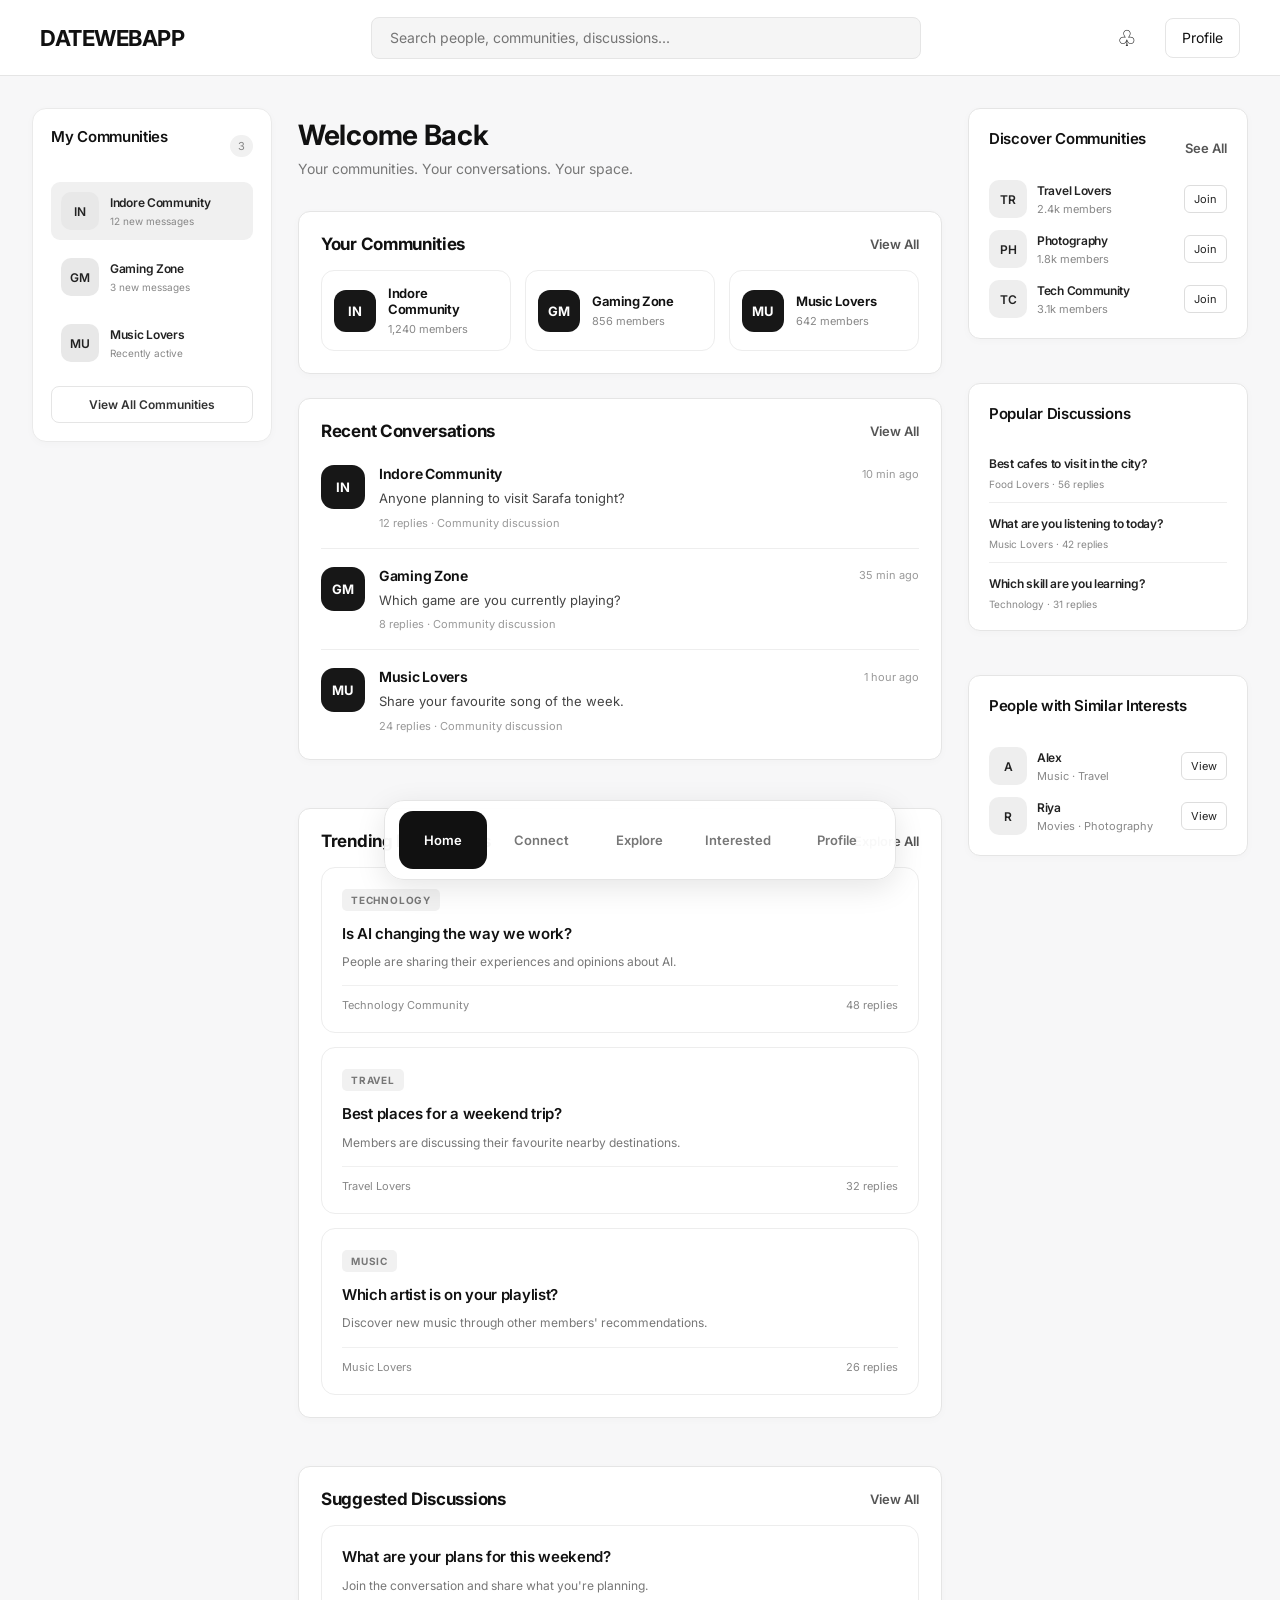
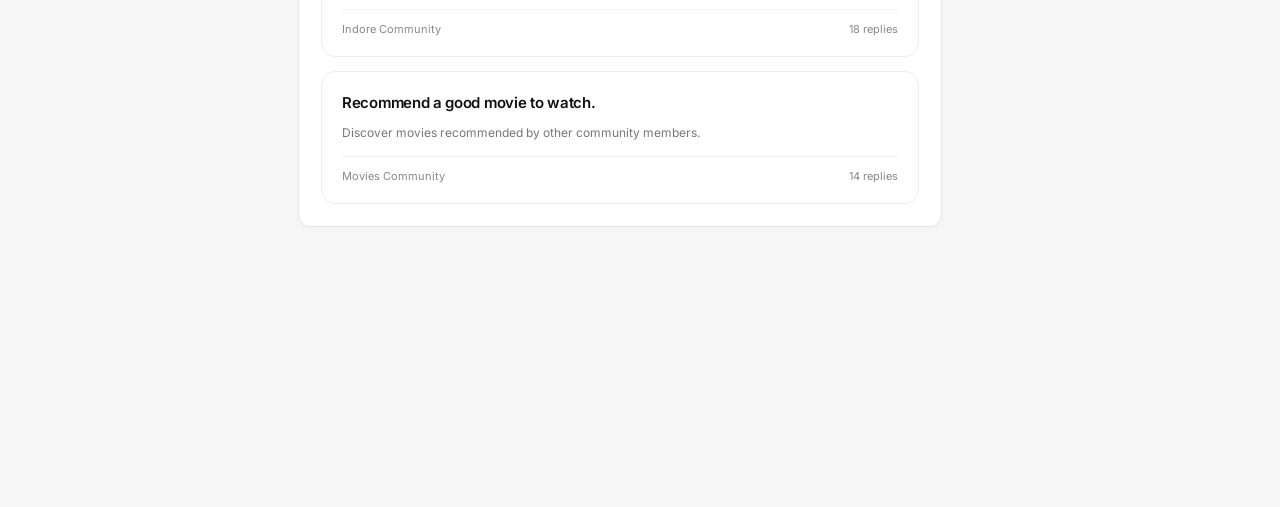
==== Dashboard/index.html @ eb8079c8 "Add dashboard and connect frontend pages" ====
<!DOCTYPE html>
<html lang="en">
<head>
    <meta charset="UTF-8">
    <meta name="viewport" content="width=device-width, initial-scale=1.0">
    <title>Home | DATEWEBAPP</title>

    <!-- Dashboard CSS -->
    <link rel="stylesheet" href="css/dashboard-global.css">
    <link rel="stylesheet" href="css/dashboard-header.css">
    <link rel="stylesheet" href="css/dashboard-sidebar.css">
    <link rel="stylesheet" href="css/dashboard-home.css">
    <link rel="stylesheet" href="css/dashboard-dock.css">
    <link rel="stylesheet" href="css/dashboard-responsive.css">
</head>

<body>

    <!-- Top Header -->
    <header class="dashboard-header">
        <div class="header-left">
            <h2>DATEWEBAPP</h2>
        </div>

        <div class="header-search">
            <input
                type="search"
                placeholder="Search people, communities, discussions..."
                aria-label="Search"
            >
        </div>

        <div class="header-right">
            <button class="notification-btn" aria-label="Notifications">
                ♧
            </button>

            <button class="header-profile-btn">
                Profile
            </button>
        </div>
    </header>


    <!-- Main Dashboard Layout -->
    <main class="dashboard-layout">

       <!-- Left Sidebar -->
<aside class="left-sidebar">

    <div class="sidebar-section-heading">
        <h3>My Communities</h3>
        <span>3</span>
    </div>

    <div class="my-communities-list">

        <article class="my-community-item active">
            <div class="my-community-icon">IN</div>
            <div class="my-community-info">
                <h4>Indore Community</h4>
                <p>12 new messages</p>
            </div>
        </article>

        <article class="my-community-item">
            <div class="my-community-icon">GM</div>
            <div class="my-community-info">
                <h4>Gaming Zone</h4>
                <p>3 new messages</p>
            </div>
        </article>

        <article class="my-community-item">
            <div class="my-community-icon">MU</div>
            <div class="my-community-info">
                <h4>Music Lovers</h4>
                <p>Recently active</p>
            </div>
        </article>

    </div>

    <button class="view-all-btn">View All Communities</button>

</aside>


        <!-- Center Home Feed -->
        <section class="home-feed">

            <div class="welcome-section">
                <h1>Welcome Back</h1>
                <p>Your communities. Your conversations. Your space.</p>
            </div>

            <section class="community-highlights">
    <div class="section-heading">
        <h2>Your Communities</h2>
        <button class="text-btn">View All</button>
    </div>

    <div class="community-cards">

        <article class="community-card">
            <div class="community-icon">IN</div>
            <div class="community-info">
                <h3>Indore Community</h3>
                <p>1,240 members</p>
            </div>
        </article>

        <article class="community-card">
            <div class="community-icon">GM</div>
            <div class="community-info">
                <h3>Gaming Zone</h3>
                <p>856 members</p>
            </div>
        </article>

        <article class="community-card">
            <div class="community-icon">MU</div>
            <div class="community-info">
                <h3>Music Lovers</h3>
                <p>642 members</p>
            </div>
        </article>

    </div>
</section>

            <section class="recent-conversations">

    <div class="section-heading">
        <h2>Recent Conversations</h2>
        <button class="text-btn">View All</button>
    </div>

    <div class="conversation-list">

        <article class="conversation-card">
            <div class="conversation-avatar">IN</div>

            <div class="conversation-content">
                <div class="conversation-top">
                    <h3>Indore Community</h3>
                    <span>10 min ago</span>
                </div>

                <p class="conversation-message">
                    Anyone planning to visit Sarafa tonight?
                </p>

                <p class="conversation-meta">12 replies · Community discussion</p>
            </div>
        </article>


        <article class="conversation-card">
            <div class="conversation-avatar">GM</div>

            <div class="conversation-content">
                <div class="conversation-top">
                    <h3>Gaming Zone</h3>
                    <span>35 min ago</span>
                </div>

                <p class="conversation-message">
                    Which game are you currently playing?
                </p>

                <p class="conversation-meta">8 replies · Community discussion</p>
            </div>
        </article>


        <article class="conversation-card">
            <div class="conversation-avatar">MU</div>

            <div class="conversation-content">
                <div class="conversation-top">
                    <h3>Music Lovers</h3>
                    <span>1 hour ago</span>
                </div>

                <p class="conversation-message">
                    Share your favourite song of the week.
                </p>

                <p class="conversation-meta">24 replies · Community discussion</p>
            </div>
        </article>

    </div>

</section>


<!-- TRENDING DISCUSSIONS -->
<section class="trending-discussions">

    <div class="section-heading">
        <h2>Trending Discussions</h2>
        <button class="text-btn">Explore All</button>
    </div>

    <div class="trending-list">

        <article class="trending-card">
            <div class="trending-category">TECHNOLOGY</div>
            <h3>Is AI changing the way we work?</h3>
            <p>People are sharing their experiences and opinions about AI.</p>
            <div class="trending-meta">
                <span>Technology Community</span>
                <span>48 replies</span>
            </div>
        </article>

        <article class="trending-card">
            <div class="trending-category">TRAVEL</div>
            <h3>Best places for a weekend trip?</h3>
            <p>Members are discussing their favourite nearby destinations.</p>
            <div class="trending-meta">
                <span>Travel Lovers</span>
                <span>32 replies</span>
            </div>
        </article>

        <article class="trending-card">
            <div class="trending-category">MUSIC</div>
            <h3>Which artist is on your playlist?</h3>
            <p>Discover new music through other members' recommendations.</p>
            <div class="trending-meta">
                <span>Music Lovers</span>
                <span>26 replies</span>
            </div>
        </article>

    </div>

</section>


<!-- SUGGESTED DISCUSSIONS -->
<section class="suggested-discussions">

    <div class="section-heading">
        <h2>Suggested Discussions</h2>
        <button class="text-btn">View All</button>
    </div>

    <div class="suggested-list">

        <article class="suggested-card">
            <h3>What are your plans for this weekend?</h3>
            <p>Join the conversation and share what you're planning.</p>
            <div class="suggested-meta">
                <span>Indore Community</span>
                <span>18 replies</span>
            </div>
        </article>

        <article class="suggested-card">
            <h3>Recommend a good movie to watch.</h3>
            <p>Discover movies recommended by other community members.</p>
            <div class="suggested-meta">
                <span>Movies Community</span>
                <span>14 replies</span>
            </div>
        </article>

    </div>

</section>

</section>


<!-- Right Sidebar -->
<aside class="right-sidebar">

    <!-- DISCOVER COMMUNITIES -->
    <section class="suggested-communities">
        <div class="sidebar-section-heading">
            <h3>Discover Communities</h3>
            <button class="text-btn">See All</button>
        </div>

        <div class="discover-community-list">

            <article class="discover-community-card">
                <div class="discover-community-icon">TR</div>
                <div class="discover-community-info">
                    <h4>Travel Lovers</h4>
                    <p>2.4k members</p>
                </div>
                <button class="join-btn">Join</button>
            </article>

            <article class="discover-community-card">
                <div class="discover-community-icon">PH</div>
                <div class="discover-community-info">
                    <h4>Photography</h4>
                    <p>1.8k members</p>
                </div>
                <button class="join-btn">Join</button>
            </article>

            <article class="discover-community-card">
                <div class="discover-community-icon">TC</div>
                <div class="discover-community-info">
                    <h4>Tech Community</h4>
                    <p>3.1k members</p>
                </div>
                <button class="join-btn">Join</button>
            </article>

        </div>
    </section>


    <!-- POPULAR DISCUSSIONS -->
    <section class="popular-discussions">
        <div class="sidebar-section-heading">
            <h3>Popular Discussions</h3>
        </div>

        <div class="popular-discussion-list">

            <article class="popular-discussion-card">
                <h4>Best cafes to visit in the city?</h4>
                <p>Food Lovers · 56 replies</p>
            </article>

            <article class="popular-discussion-card">
                <h4>What are you listening to today?</h4>
                <p>Music Lovers · 42 replies</p>
            </article>

            <article class="popular-discussion-card">
                <h4>Which skill are you learning?</h4>
                <p>Technology · 31 replies</p>
            </article>

        </div>
    </section>


    <!-- PEOPLE WITH SIMILAR INTERESTS -->
    <section class="similar-people">
        <div class="sidebar-section-heading">
            <h3>People with Similar Interests</h3>
        </div>

        <div class="similar-people-list">

            <article class="similar-person-card">
                <div class="person-avatar">A</div>
                <div class="person-info">
                    <h4>Alex</h4>
                    <p>Music · Travel</p>
                </div>
                <button class="view-profile-btn">View</button>
            </article>

            <article class="similar-person-card">
                <div class="person-avatar">R</div>
                <div class="person-info">
                    <h4>Riya</h4>
                    <p>Movies · Photography</p>
                </div>
                <button class="view-profile-btn">View</button>
            </article>

        </div>
    </section>

</aside>
    </main>


    <!-- Bottom Dock -->
   <nav class="dashboard-dock" aria-label="Main navigation">
    <button class="dock-item active" data-page="home"
        onclick="window.location.href='index.html'">Home</button>

    <button class="dock-item" data-page="connect"
    onclick="window.location.href='../Connect/index.html'">Connect</button>

    <button class="dock-item" data-page="explore">Explore</button>

    <button class="dock-item" data-page="interested">Interested</button>

    <button class="dock-item" data-page="profile">Profile</button>
</nav>


    <!-- Dashboard JavaScript -->
    <script src="js/dashboard.js"></script>
    <script src="js/navigation.js"></script>
    <script src="js/dock.js"></script>
    <script src="js/home.js"></script>

</body>
</html>
---- Dashboard/css/dashboard-global.css ----
@import url('https://fonts.googleapis.com/css2?family=Inter:wght@400;500;600;700;800&display=swap');
/* ==============================
   GLOBAL RESET
================================= */

* {
    margin: 0;
    padding: 0;
    box-sizing: border-box;
}

:root {
    --color-black: #111111;
    --color-white: #ffffff;
    --color-background: #f5f5f5;
    --color-surface: #ffffff;
    --color-border: #e5e5e5;
    --color-text: #222222;
    --color-muted: #777777;

    --page-padding: 32px;
    --section-gap: 24px;
}


/* ==============================
   PAGE BASE
================================= */

html {
    scroll-behavior: smooth;
}

body {
    min-height: 100vh;
    font-family: 'Inter', sans-serif;   
    background-color: var(--color-background);
    color: var(--color-text);
    overflow-x: hidden;
}


/* ==============================
   BUTTONS AND INPUTS
================================= */

button,
input {
    font: inherit;
}

button {
    cursor: pointer;
}

button:focus-visible,
input:focus-visible {
    outline: 2px solid var(--color-black);
    outline-offset: 3px;
}


/* ==============================
   MAIN DASHBOARD LAYOUT
================================= */

.dashboard-layout {
    display: grid;
    grid-template-columns: 240px minmax(0, 1fr) 280px;
    gap: var(--section-gap);

    width: 100%;
    max-width: 1600px;
    margin: 0 auto;

    padding: var(--page-padding);
    padding-bottom: 120px;
}


/* ==============================
   COMMON SECTION STYLING
================================= */

.dashboard-layout h2,
.dashboard-layout h3 {
    color: var(--color-black);
}

.dashboard-layout section {
    min-width: 0;
}


/* ==============================
   RESPONSIVE FOUNDATION
================================= */

@media (max-width: 1000px) {
    .dashboard-layout {
        grid-template-columns: 220px minmax(0, 1fr);
    }

    .right-sidebar {
        display: none;
    }
}

@media (max-width: 650px) {
    :root {
        --page-padding: 16px;
    }

    .dashboard-layout {
        display: block;
        padding-top: 20px;
        padding-bottom: 110px;
    }
}
/* =================================
   DASHBOARD VISUAL REFINEMENT
================================= */

body {
    background: #f7f7f8;
    color: #171717;
    -webkit-font-smoothing: antialiased;
}

/* Better content spacing */

.dashboard-layout {
    max-width: 1500px;
    padding: 32px;
    gap: 26px;
}

/* Consistent card appearance */

.left-sidebar,
.right-sidebar section,
.community-highlights,
.recent-conversations,
.trending-discussions,
.suggested-discussions {
    background: #ffffff;
    border: 1px solid #ebebeb;
    border-radius: 16px;
    box-shadow: 0 2px 8px rgba(0, 0, 0, 0.025);
}

/* Better section spacing */

.home-feed {
    gap: 22px;
}

/* Cleaner headings */

h1,
h2,
h3,
h4 {
    letter-spacing: -0.3px;
}

/* Better text selection */

::selection {
    background: #222222;
    color: #ffffff;
}
/* SPACE FOR FLOATING BOTTOM DOCK */

body {
    padding-bottom: 120px;
}
/* Prevent fixed Dock from covering page content */
.dashboard-layout {
    padding-bottom: 160px;
}
---- Dashboard/css/dashboard-header.css ----
/* ==============================
   DASHBOARD HEADER
================================= */

.dashboard-header {
    height: 76px;
    width: 100%;

    display: flex;
    align-items: center;
    justify-content: space-between;
    gap: 30px;

    padding: 0 40px;

    background-color: var(--color-white);
    border-bottom: 1px solid var(--color-border);

    position: sticky;
    top: 0;
    z-index: 100;
}


/* LOGO */

.header-left h2 {
    font-size: 22px;
    font-weight: 700;
    letter-spacing: -0.5px;
    color: var(--color-black);
}


/* SEARCH BAR */

.header-search {
    flex: 1;
    max-width: 550px;
}

.header-search input {
    width: 100%;
    height: 42px;

    padding: 0 18px;

    border: 1px solid var(--color-border);
    border-radius: 8px;

    background-color: var(--color-background);
    color: var(--color-text);

    font-size: 14px;

    outline: none;
}

.header-search input:focus {
    border-color: var(--color-black);
}


/* RIGHT SIDE */

.header-right {
    display: flex;
    align-items: center;
    gap: 18px;
}

.notification-btn,
.header-profile-btn {
    height: 40px;
    border: none;
    background: transparent;
    color: var(--color-black);
}

.notification-btn {
    width: 40px;
    font-size: 22px;
}

.header-profile-btn {
    padding: 0 16px;
    border: 1px solid var(--color-border);
    border-radius: 8px;
    font-size: 14px;
}


/* HOVER EFFECTS */

.notification-btn:hover,
.header-profile-btn:hover {
    background-color: var(--color-background);
}


/* MOBILE */

@media (max-width: 650px) {
    .dashboard-header {
        height: 65px;
        padding: 0 16px;
        gap: 12px;
    }

    .header-left h2 {
        font-size: 17px;
    }

    .header-search {
        display: none;
    }

    .header-right {
        gap: 8px;
    }
}
---- Dashboard/css/dashboard-sidebar.css ----
/* ==============================
   COMMON SIDEBAR STYLING
================================= */

.left-sidebar,
.right-sidebar {
    min-width: 0;
}

.left-sidebar,
.right-sidebar section {
    background: var(--color-white);
    border: 1px solid var(--color-border);
    border-radius: 12px;
    padding: 20px;
}


/* ==============================
   LEFT SIDEBAR
================================= */

.left-sidebar {
    height: fit-content;
    position: sticky;
    top: 100px;
}

.left-sidebar h3,
.right-sidebar h3 {
    font-size: 15px;
    font-weight: 700;
    margin-bottom: 18px;
}


/* COMMUNITY LIST */

.my-communities-list {
    display: flex;
    flex-direction: column;
    gap: 14px;
}


/* VIEW ALL BUTTON */

.view-all-btn {
    width: 100%;
    margin-top: 20px;
    padding: 10px;

    background: transparent;
    border: 1px solid var(--color-border);
    border-radius: 7px;

    color: var(--color-black);
    font-size: 13px;
    font-weight: 600;
}

.view-all-btn:hover {
    background: var(--color-background);
}


/* ==============================
   RIGHT SIDEBAR
================================= */

.right-sidebar {
    display: flex;
    flex-direction: column;
    gap: 20px;
    height: fit-content;

    position: sticky;
    top: 100px;
}


/* RIGHT SIDEBAR SECTIONS */

.right-sidebar section {
    min-height: 100px;
}


/* ==============================
   MOBILE
================================= */

@media (max-width: 1000px) {
    .right-sidebar {
        display: none;
    }
}

@media (max-width: 650px) {
    .left-sidebar {
        display: none;
    }
}
/* RIGHT SIDEBAR CONTENT */

.right-sidebar section {
    margin-bottom: 24px;
}

.sidebar-section-heading {
    display: flex;
    justify-content: space-between;
    align-items: center;
    margin-bottom: 14px;
}

.sidebar-section-heading h3 {
    font-size: 15px;
    font-weight: 600;
    color: #111;
}

/* DISCOVER COMMUNITIES */

.discover-community-list,
.popular-discussion-list,
.similar-people-list {
    display: flex;
    flex-direction: column;
    gap: 12px;
}

.discover-community-card,
.similar-person-card {
    display: flex;
    align-items: center;
    gap: 10px;
}

.discover-community-icon,
.person-avatar {
    width: 38px;
    height: 38px;
    flex-shrink: 0;
    display: flex;
    align-items: center;
    justify-content: center;
    border-radius: 10px;
    background: #eee;
    color: #222;
    font-size: 12px;
    font-weight: 600;
}

.discover-community-info,
.person-info {
    min-width: 0;
    flex: 1;
}

.discover-community-info h4,
.person-info h4 {
    font-size: 12px;
    font-weight: 600;
    color: #222;
    margin-bottom: 4px;
}

.discover-community-info p,
.person-info p {
    font-size: 11px;
    color: #888;
}

.join-btn,
.view-profile-btn {
    border: 1px solid #ddd;
    background: #fff;
    color: #222;
    border-radius: 6px;
    padding: 6px 9px;
    font-size: 11px;
    cursor: pointer;
}

.join-btn:hover,
.view-profile-btn:hover {
    background: #111;
    color: #fff;
    border-color: #111;
}

/* POPULAR DISCUSSIONS */

.popular-discussion-card {
    padding-bottom: 12px;
    border-bottom: 1px solid #eee;
}

.popular-discussion-card:last-child {
    border-bottom: none;
    padding-bottom: 0;
}

.popular-discussion-card h4 {
    font-size: 12px;
    font-weight: 600;
    line-height: 1.5;
    color: #222;
    margin-bottom: 5px;
}

.popular-discussion-card p {
    font-size: 10px;
    color: #888;
}
/* LEFT SIDEBAR — MY COMMUNITIES */

.left-sidebar {
    background: #fff;
    border: 1px solid #eaeaea;
    border-radius: 14px;
    padding: 18px;
}

.left-sidebar .sidebar-section-heading {
    margin-bottom: 18px;
}

.left-sidebar .sidebar-section-heading span {
    font-size: 11px;
    color: #888;
    background: #f1f1f1;
    padding: 4px 8px;
    border-radius: 20px;
}

.my-communities-list {
    display: flex;
    flex-direction: column;
    gap: 8px;
}

.my-community-item {
    display: flex;
    align-items: center;
    gap: 11px;
    padding: 10px;
    border-radius: 9px;
    cursor: pointer;
    transition: background 0.2s ease;
}

.my-community-item:hover {
    background: #f5f5f5;
}

.my-community-item.active {
    background: #f0f0f0;
}

.my-community-icon {
    width: 38px;
    height: 38px;
    flex-shrink: 0;
    display: flex;
    align-items: center;
    justify-content: center;
    background: #e8e8e8;
    border-radius: 10px;
    color: #222;
    font-size: 12px;
    font-weight: 600;
}

.my-community-info {
    min-width: 0;
}

.my-community-info h4 {
    font-size: 12px;
    font-weight: 600;
    color: #222;
    margin-bottom: 5px;
}

.my-community-info p {
    font-size: 10px;
    color: #888;
}

.view-all-btn {
    width: 100%;
    margin-top: 14px;
    padding: 10px;
    background: #fff;
    border: 1px solid #e5e5e5;
    border-radius: 8px;
    color: #333;
    font-size: 12px;
    cursor: pointer;
}

.view-all-btn:hover {
    background: #111;
    color: #fff;
    border-color: #111;
}
---- Dashboard/css/dashboard-home.css ----
/* ==============================
   HOME FEED
================================= */

.home-feed {
    display: flex;
    flex-direction: column;
    gap: 24px;
    min-width: 0;
}


/* ==============================
   WELCOME SECTION
================================= */

.welcome-section {
    padding: 10px 0;
}

.welcome-section h1 {
    font-size: 28px;
    font-weight: 700;
    color: var(--color-black);
    margin-bottom: 8px;
}

.welcome-section p {
    font-size: 14px;
    color: var(--color-muted);
}


/* ==============================
   HOME FEED SECTIONS
================================= */

.home-feed > section {
    background: var(--color-white);
    border: 1px solid var(--color-border);
    border-radius: 12px;
    padding: 22px;
    min-height: 150px;
}

.home-feed > section h2 {
    font-size: 17px;
    font-weight: 700;
    margin-bottom: 18px;
}


/* ==============================
   MOBILE
================================= */

@media (max-width: 650px) {
    .welcome-section h1 {
        font-size: 23px;
    }

    .home-feed {
        gap: 16px;
    }

    .home-feed > section {
        padding: 18px;
    }
}
/* ==============================
   SECTION HEADING
================================= */

.section-heading {
    display: flex;
    align-items: center;
    justify-content: space-between;
    gap: 12px;
    margin-bottom: 18px;
}

.section-heading h2 {
    margin-bottom: 0 !important;
}

.text-btn {
    border: none;
    background: transparent;
    color: var(--color-muted);
    font-size: 13px;
    font-weight: 600;
}

.text-btn:hover {
    color: var(--color-black);
}


/* ==============================
   COMMUNITY CARDS
================================= */

.community-cards {
    display: grid;
    grid-template-columns: repeat(3, minmax(0, 1fr));
    gap: 12px;
}

.community-card {
    display: flex;
    align-items: center;
    gap: 12px;

    padding: 14px 10px;

    border: 1px solid var(--color-border);
    border-radius: 10px;

    transition: background-color 0.2s ease;
}

.community-card:hover {
    background: var(--color-background);
}

.community-icon {
    width: 42px;
    height: 42px;
    flex-shrink: 0;

    display: flex;
    align-items: center;
    justify-content: center;

    border-radius: 10px;
    background: var(--color-black);
    color: var(--color-white);

    font-size: 13px;
    font-weight: 700;
}

.community-info {
    min-width: 0;
}

.community-info h3 {
    font-size: 13px;
    margin-bottom: 5px;
}

.community-info p {
    font-size: 11px;
    color: var(--color-muted);
}


/* ==============================
   RESPONSIVE
================================= */

@media (max-width: 1100px) {
    .community-cards {
        grid-template-columns: 1fr;
    }
}

@media (max-width: 650px) {
    .community-cards {
        grid-template-columns: 1fr;
    }
}
/* ==============================
   RECENT CONVERSATIONS
================================= */

.conversation-list {
    display: flex;
    flex-direction: column;
}

.conversation-card {
    display: flex;
    align-items: flex-start;
    gap: 14px;

    padding: 16px 0;
    border-bottom: 1px solid var(--color-border);

    transition: background-color 0.2s ease;
}

.conversation-card:first-child {
    padding-top: 0;
}

.conversation-card:last-child {
    border-bottom: none;
    padding-bottom: 0;
}

.conversation-avatar {
    width: 44px;
    height: 44px;
    flex-shrink: 0;

    display: flex;
    align-items: center;
    justify-content: center;

    border-radius: 10px;
    background: var(--color-black);
    color: var(--color-white);

    font-size: 13px;
    font-weight: 700;
}

.conversation-content {
    flex: 1;
    min-width: 0;
}

.conversation-top {
    display: flex;
    justify-content: space-between;
    align-items: center;
    gap: 12px;
    margin-bottom: 7px;
}

.conversation-top h3 {
    font-size: 14px;
}

.conversation-top span {
    color: var(--color-muted);
    font-size: 11px;
    white-space: nowrap;
}

.conversation-message {
    color: var(--color-text);
    font-size: 13px;
    line-height: 1.5;
    margin-bottom: 7px;
}

.conversation-meta {
    color: var(--color-muted);
    font-size: 11px;
}


/* MOBILE */

@media (max-width: 650px) {
    .conversation-card {
        gap: 10px;
    }

    .conversation-avatar {
        width: 38px;
        height: 38px;
    }

    .conversation-top h3 {
        font-size: 13px;
    }

    .conversation-message {
        font-size: 12px;
    }
}
/* TRENDING DISCUSSIONS */

.trending-discussions {
    margin-top: 24px;
}

.section-heading {
    display: flex;
    justify-content: space-between;
    align-items: center;
    margin-bottom: 16px;
}

.section-heading h2 {
    font-size: 18px;
    font-weight: 600;
    color: #111;
}

.text-btn {
    background: none;
    border: none;
    color: #555;
    font-size: 13px;
    cursor: pointer;
}

.text-btn:hover {
    color: #000;
    text-decoration: underline;
}

.trending-list {
    display: flex;
    flex-direction: column;
    gap: 12px;
}

.trending-card {
    background: #fff;
    border: 1px solid #eaeaea;
    border-radius: 12px;
    padding: 18px;
    transition: border-color 0.2s ease;
}

.trending-card:hover {
    border-color: #aaa;
}

.trending-category {
    font-size: 10px;
    font-weight: 700;
    letter-spacing: 1px;
    color: #777;
    margin-bottom: 8px;
}

.trending-card h3 {
    font-size: 15px;
    font-weight: 600;
    color: #111;
    margin-bottom: 7px;
}

.trending-card p {
    font-size: 13px;
    color: #666;
    line-height: 1.5;
    margin-bottom: 14px;
}

.trending-meta {
    display: flex;
    justify-content: space-between;
    gap: 10px;
    font-size: 11px;
    color: #888;
}
/* SUGGESTED DISCUSSIONS */

.suggested-discussions {
    margin-top: 24px;
}

.suggested-list {
    display: flex;
    flex-direction: column;
    gap: 12px;
}

.suggested-card {
    background: #fff;
    border: 1px solid #eaeaea;
    border-radius: 12px;
    padding: 18px;
    transition: border-color 0.2s ease;
}

.suggested-card:hover {
    border-color: #aaa;
}

.suggested-card h3 {
    font-size: 15px;
    font-weight: 600;
    color: #111;
    margin-bottom: 7px;
}

.suggested-card p {
    font-size: 13px;
    color: #666;
    line-height: 1.5;
    margin-bottom: 14px;
}

.suggested-meta {
    display: flex;
    justify-content: space-between;
    gap: 10px;
    font-size: 11px;
    color: #888;
}
/* COMMUNITY CARD REFINEMENT */

.community-cards {
    gap: 14px;
}

.community-card {
    border: 1px solid #ededed;
    border-radius: 13px;
    padding: 14px 12px;
    background: #fff;
    transition: all 0.2s ease;
}

.community-card:hover {
    border-color: #bdbdbd;
    transform: translateY(-3px);
    box-shadow: 0 5px 14px rgba(0, 0, 0, 0.05);
}

.community-icon {
    width: 42px;
    height: 42px;
    border-radius: 12px;
    background: #171717;
    color: #fff;
    font-size: 13px;
    font-weight: 700;
}

.community-info h3 {
    font-size: 13px;
    font-weight: 650;
    margin-bottom: 5px;
}

.community-info p {
    font-size: 11px;
    color: #888;
}
/* RECENT CONVERSATIONS REFINEMENT */

.conversation-list {
    display: flex;
    flex-direction: column;
    gap: 0;
}

.conversation-card {
    padding: 18px 0;
    border-bottom: 1px solid #eeeeee;
    transition: background 0.2s ease;
}

.conversation-card:first-child {
    padding-top: 8px;
}

.conversation-card:last-child {
    border-bottom: none;
    padding-bottom: 4px;
}

.conversation-card:hover {
    background: #fafafa;
}

.conversation-avatar {
    width: 44px;
    height: 44px;
    border-radius: 13px;
    background: #171717;
    color: #fff;
    font-size: 13px;
    font-weight: 700;
}

.conversation-top h3 {
    font-size: 14px;
    font-weight: 650;
}

.conversation-top span {
    font-size: 11px;
    color: #999;
}

.conversation-message {
    font-size: 13px;
    color: #444;
    line-height: 1.5;
    margin-top: 5px;
}

.conversation-meta {
    font-size: 11px;
    color: #999;
    margin-top: 7px;
}
/* TRENDING DISCUSSIONS REFINEMENT */

.trending-list {
    gap: 14px;
}

.trending-card {
    padding: 20px;
    border: 1px solid #ededed;
    border-radius: 14px;
    background: #fff;
    transition: all 0.2s ease;
}

.trending-card:hover {
    border-color: #bbb;
    transform: translateY(-2px);
    box-shadow: 0 5px 14px rgba(0, 0, 0, 0.04);
}

.trending-category {
    display: inline-block;
    background: #f1f1f1;
    padding: 5px 9px;
    border-radius: 5px;
    font-size: 10px;
    letter-spacing: 0.8px;
    margin-bottom: 12px;
}

.trending-card h3 {
    font-size: 15px;
    line-height: 1.5;
    margin-bottom: 7px;
}

.trending-card p {
    font-size: 12px;
    color: #777;
    line-height: 1.6;
}

.trending-meta {
    padding-top: 12px;
    border-top: 1px solid #f0f0f0;
    font-size: 11px;
}
/* SUGGESTED DISCUSSIONS REFINEMENT */

.suggested-list {
    gap: 14px;
}

.suggested-card {
    padding: 20px;
    border: 1px solid #ededed;
    border-radius: 14px;
    background: #fff;
    transition: all 0.2s ease;
}

.suggested-card:hover {
    border-color: #bbb;
    transform: translateY(-2px);
    box-shadow: 0 5px 14px rgba(0, 0, 0, 0.04);
}

.suggested-card h3 {
    font-size: 15px;
    line-height: 1.5;
    margin-bottom: 8px;
}

.suggested-card p {
    font-size: 12px;
    color: #777;
    line-height: 1.6;
}

.suggested-meta {
    padding-top: 12px;
    border-top: 1px solid #f0f0f0;
    font-size: 11px;
}
---- Dashboard/css/dashboard-dock.css ----
/* ==============================
   FLOATING DOCK
================================= */

.dashboard-dock {
    position: fixed;
    bottom: 20px;
    left: 50%;
    transform: translateX(-50%);

    display: flex;
    align-items: center;
    justify-content: center;
    gap: 10px;

    width: max-content;
    max-width: calc(100% - 32px);

    margin: 0;
    padding: 10px 14px;

    background: rgba(255, 255, 255, 0.96);
    border: 1px solid #e5e5e5;
    border-radius: 20px;

    box-shadow: 0 8px 30px rgba(0, 0, 0, 0.10);

    z-index: 1000;
}
/* ==============================
   DOCK ITEMS
================================= */

.dock-item {
    position: relative;
    z-index: 1;

    min-width: 88px;
    height: 58px;
    padding: 0 12px;

    display: flex;
    align-items: center;
    justify-content: center;

    border: none;
    border-radius: 14px;

    background: transparent;
    color: #777;

    font-family: 'Inter', sans-serif;
    font-size: 13px;
    font-weight: 600;

    cursor: pointer;

    transform-origin: center bottom;

    transition:
        transform 0.2s ease,
        background-color 0.2s ease,
        color 0.2s ease;
}

.dock-item:hover {
    z-index: 10;
}
/* ACTIVE ITEM */

.dock-item.active {
    background: #111;
    color: #fff;
}


/* HOVER */

@media (hover: hover) {
    .dock-item:not(.active):hover {
        background: #eeeeee;
        color: #111;
        transform: translateY(-5px) scale(1.08);
    }

    .dock-item.active:hover {
        transform: translateY(-3px);
    }
}


/* ==============================
   MOBILE DOCK
================================= */

@media (max-width: 650px) {

    .dashboard-dock {
        width: calc(100% - 24px);
       gap: 4px;
padding: 12px 18px;
overflow: visible;   }

    .dock-item {
        flex: 1;
        min-width: 0;
        height: 48px;
        padding: 0 3px;
        font-size: 10px;
    }
}
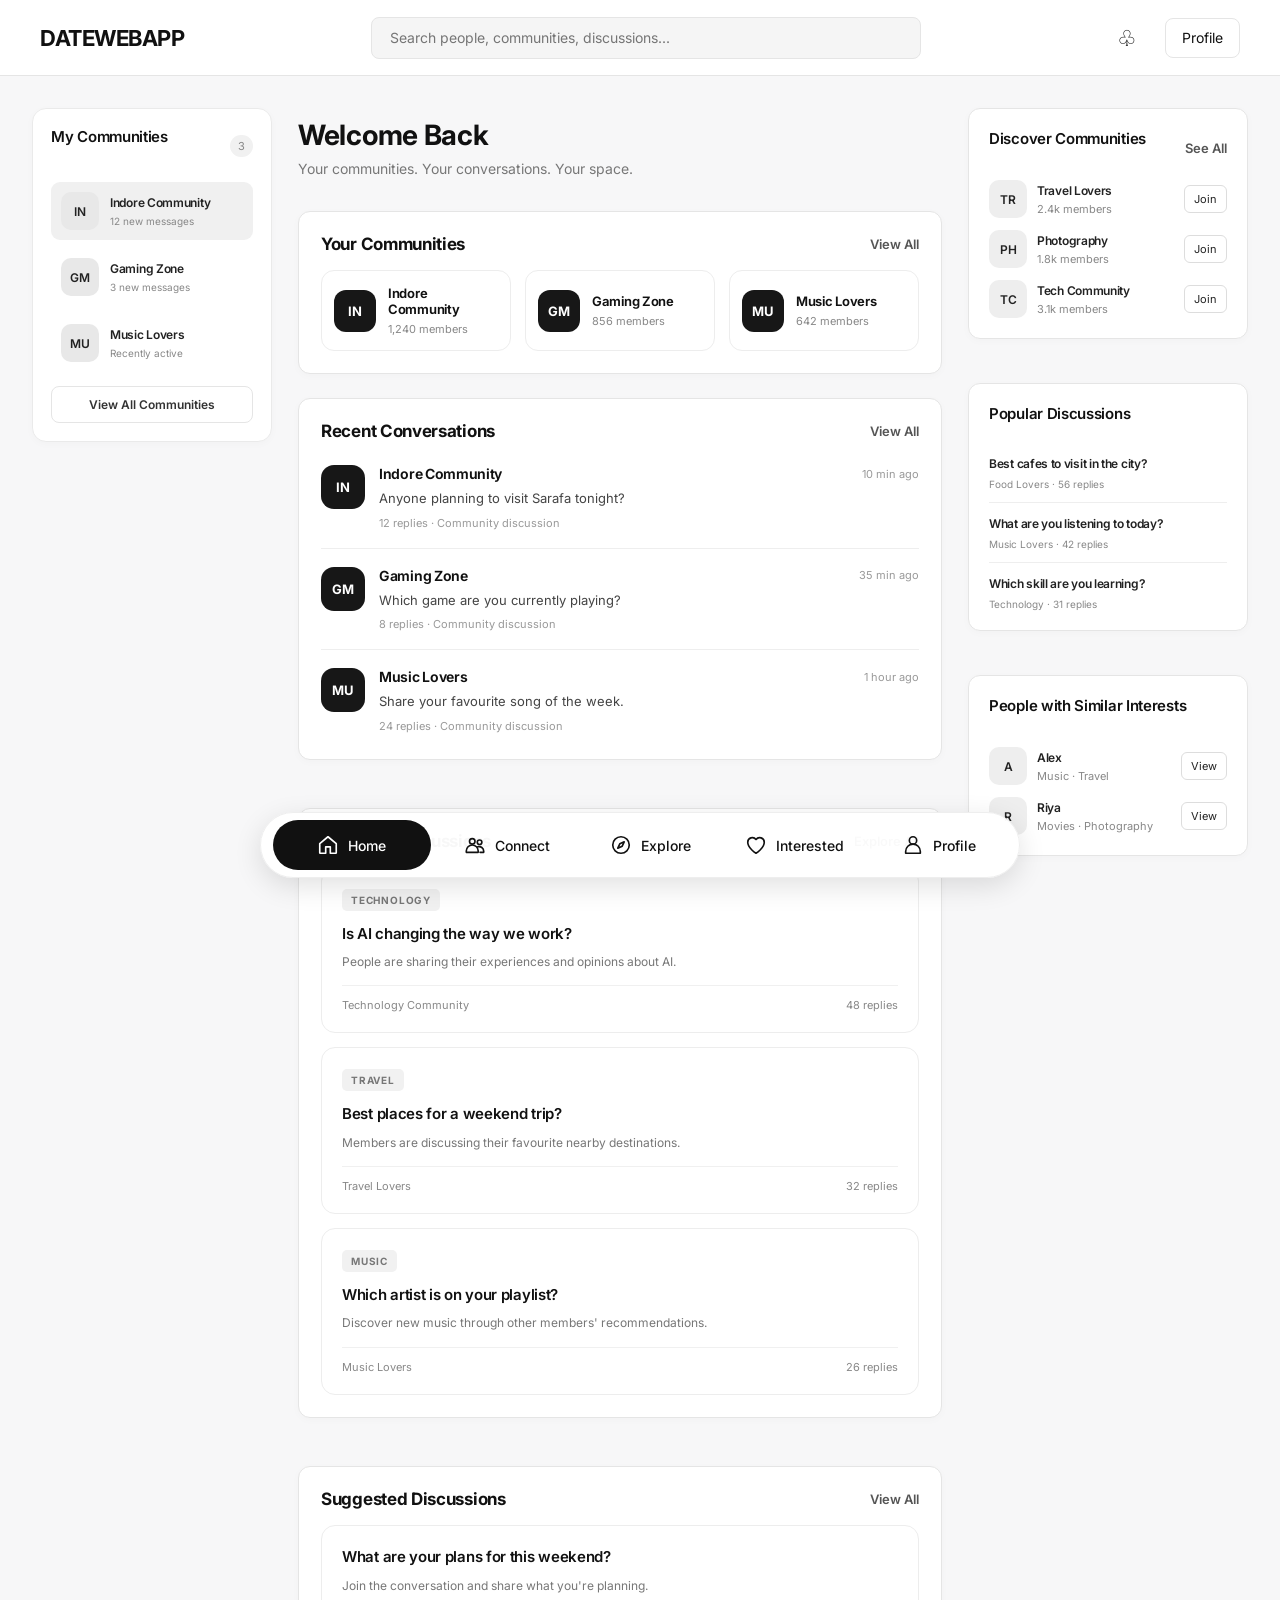
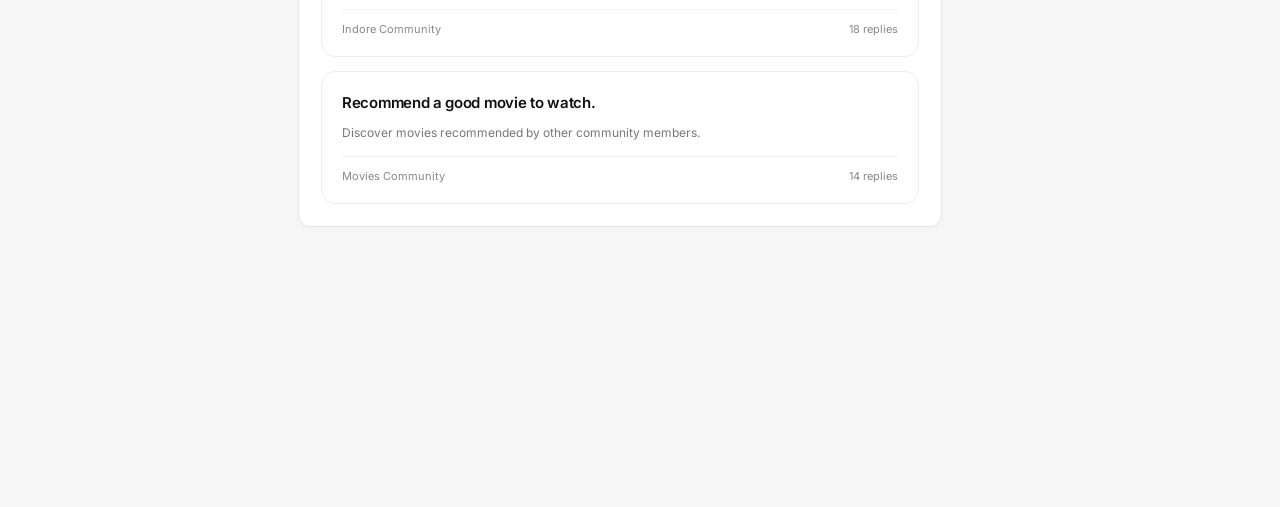
==== commit d9c2e84c: "Update dashboard dock navigation" ====
--- a/Dashboard/index.html
+++ b/Dashboard/index.html
@@ -381,19 +381,51 @@
 
     <!-- Bottom Dock -->
    <nav class="dashboard-dock" aria-label="Main navigation">
+
     <button class="dock-item active" data-page="home"
-        onclick="window.location.href='index.html'">Home</button>
+        onclick="window.location.href='index.html'">
+        <svg viewBox="0 0 24 24" aria-hidden="true">
+            <path d="M3 10.5 12 3l9 7.5v10a.5.5 0 0 1-.5.5h-6v-7h-5v7h-6a.5.5 0 0 1-.5-.5z"/>
+        </svg>
+        <span>Home</span>
+    </button>
 
     <button class="dock-item" data-page="connect"
-    onclick="window.location.href='../Connect/index.html'">Connect</button>
-
-    <button class="dock-item" data-page="explore">Explore</button>
-
-    <button class="dock-item" data-page="interested">Interested</button>
-
-    <button class="dock-item" data-page="profile">Profile</button>
+        onclick="window.location.href='../Connect/index.html'">
+        <svg viewBox="0 0 24 24" aria-hidden="true">
+            <circle cx="9" cy="8" r="3"/>
+            <circle cx="17" cy="9" r="2.5"/>
+            <path d="M2.5 20v-1.5a6.5 6.5 0 0 1 13 0V20z"/>
+            <path d="M15 14a5 5 0 0 1 6.5 4.8V20h-4"/>
+        </svg>
+        <span>Connect</span>
+    </button>
+
+    <button class="dock-item" data-page="explore">
+        <svg viewBox="0 0 24 24" aria-hidden="true">
+            <circle cx="12" cy="12" r="9"/>
+            <path d="m15.5 8.5-2.2 4.8-4.8 2.2 2.2-4.8z"/>
+        </svg>
+        <span>Explore</span>
+    </button>
+
+    <button class="dock-item" data-page="interested">
+        <svg viewBox="0 0 24 24" aria-hidden="true">
+            <path d="M12 21s-9-5.5-9-12a5 5 0 0 1 9-3 5 5 0 0 1 9 3c0 6.5-9 12-9 12z"/>
+        </svg>
+        <span>Interested</span>
+    </button>
+
+    <button class="dock-item" data-page="profile"
+        onclick="window.location.href='../Profile/profile.html'">
+        <svg viewBox="0 0 24 24" aria-hidden="true">
+            <circle cx="12" cy="7" r="4"/>
+            <path d="M4 21v-2a8 8 0 0 1 16 0v2z"/>
+        </svg>
+        <span>Profile</span>
+    </button>
+
 </nav>
-
 
     <!-- Dashboard JavaScript -->
     <script src="js/dashboard.js"></script>
--- a/Dashboard/css/dashboard-dock.css
+++ b/Dashboard/css/dashboard-dock.css
@@ -4,58 +4,54 @@
 
 .dashboard-dock {
     position: fixed;
-    bottom: 20px;
+    bottom: 22px;
     left: 50%;
     transform: translateX(-50%);
 
     display: flex;
     align-items: center;
-    justify-content: center;
-    gap: 10px;
+    justify-content: space-around;
+    gap: 8px;
 
-    width: max-content;
-    max-width: calc(100% - 32px);
+    width: min(760px, calc(100% - 32px));
+    padding: 7px  12px;
 
-    margin: 0;
-    padding: 10px 14px;
+    background: rgba(255, 255, 255, 0.97);
+    border: 1px solid #eeeeee;
+    border-radius: 45px;
 
-    background: rgba(255, 255, 255, 0.96);
-    border: 1px solid #e5e5e5;
-    border-radius: 20px;
-
-    box-shadow: 0 8px 30px rgba(0, 0, 0, 0.10);
-
+    box-shadow: 0 8px 28px rgba(0, 0, 0, 0.12);
     z-index: 1000;
 }
-/* ==============================
-   DOCK ITEMS
-================================= */
+
+/* Individual Dock Items */
 
 .dock-item {
     position: relative;
     z-index: 1;
 
-    min-width: 88px;
-    height: 58px;
-    padding: 0 12px;
+    flex: 1;
+    min-width: 0;
+    height: 50px;
+    padding: 0 14px;
 
     display: flex;
+    flex-direction: row;
     align-items: center;
     justify-content: center;
+    gap: 9px;
 
     border: none;
-    border-radius: 14px;
-
+    border-radius: 32px;
     background: transparent;
-    color: #777;
+    color: #111;
 
     font-family: 'Inter', sans-serif;
-    font-size: 13px;
-    font-weight: 600;
+    font-size: 14px;
+    font-weight: 500;
 
+    white-space: nowrap;
     cursor: pointer;
-
-    transform-origin: center bottom;
 
     transition:
         transform 0.2s ease,
@@ -63,24 +59,40 @@
         color 0.2s ease;
 }
 
-.dock-item:hover {
-    z-index: 10;
+/* Icons */
+
+.dock-item svg {
+    width: 22px;
+    height: 22px;
+    flex-shrink: 0;
+
+    fill: none;
+    stroke: currentColor;
+    stroke-width: 1.8;
+    stroke-linecap: round;
+    stroke-linejoin: round;
 }
-/* ACTIVE ITEM */
+
+/* Labels */
+
+.dock-item span {
+    white-space: nowrap;
+}
+
+/* Active Item */
 
 .dock-item.active {
+    flex: 1.2;
     background: #111;
     color: #fff;
 }
 
-
-/* HOVER */
+/* Hover Effect */
 
 @media (hover: hover) {
     .dock-item:not(.active):hover {
-        background: #eeeeee;
-        color: #111;
-        transform: translateY(-5px) scale(1.08);
+        background: #f0f0f0;
+        transform: translateY(-4px);
     }
 
     .dock-item.active:hover {
@@ -88,24 +100,25 @@
     }
 }
 
-
-/* ==============================
-   MOBILE DOCK
-================================= */
+/* Mobile */
 
 @media (max-width: 650px) {
-
     .dashboard-dock {
-        width: calc(100% - 24px);
-       gap: 4px;
-padding: 12px 18px;
-overflow: visible;   }
+        width: calc(100% - 20px);
+        gap: 2px;
+        padding: 7px;
+        bottom: 12px;
+    }
 
     .dock-item {
-        flex: 1;
-        min-width: 0;
         height: 48px;
-        padding: 0 3px;
+        padding: 0 5px;
+        gap: 5px;
         font-size: 10px;
     }
+
+    .dock-item svg {
+        width: 19px;
+        height: 19px;
+    }
 }
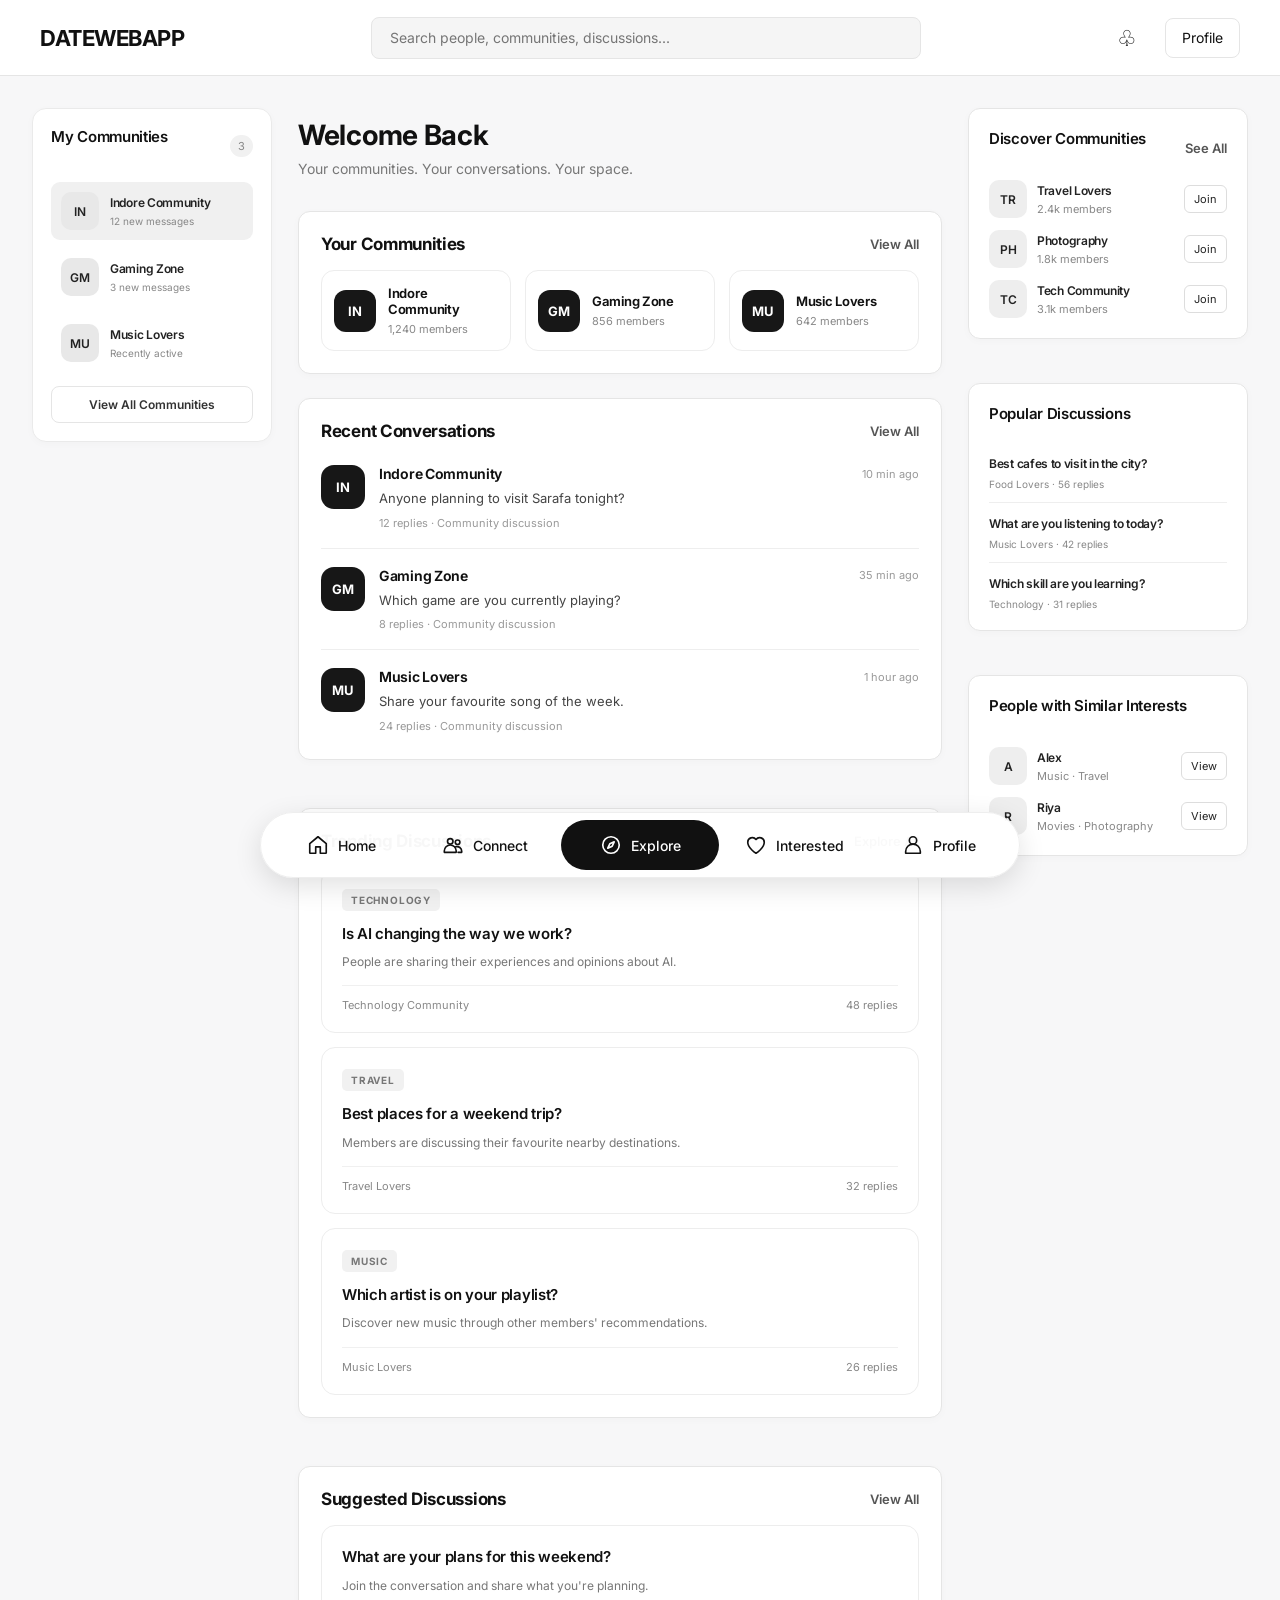
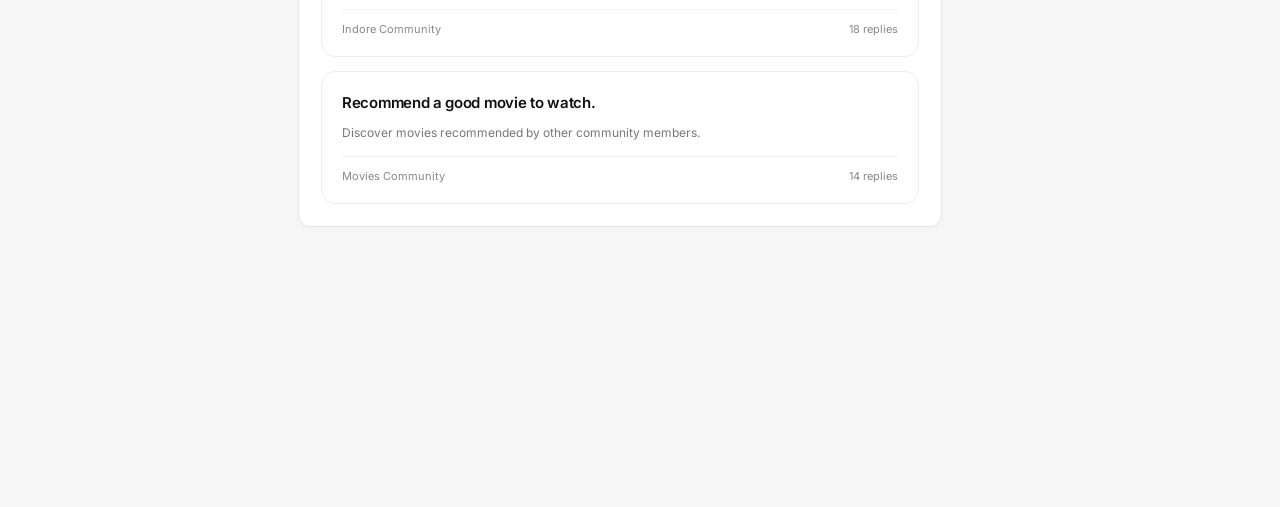
==== commit 56badf4f: "Add Explore page and update Dashboard" ====
--- a/Dashboard/index.html
+++ b/Dashboard/index.html
@@ -380,10 +380,10 @@
 
 
     <!-- Bottom Dock -->
-   <nav class="dashboard-dock" aria-label="Main navigation">
-
-    <button class="dock-item active" data-page="home"
-        onclick="window.location.href='index.html'">
+  <nav class="dashboard-dock" aria-label="Main navigation">
+
+    <button class="dock-item" data-page="home"
+        onclick="window.location.href='../Dashboard/index.html'">
         <svg viewBox="0 0 24 24" aria-hidden="true">
             <path d="M3 10.5 12 3l9 7.5v10a.5.5 0 0 1-.5.5h-6v-7h-5v7h-6a.5.5 0 0 1-.5-.5z"/>
         </svg>
@@ -401,7 +401,7 @@
         <span>Connect</span>
     </button>
 
-    <button class="dock-item" data-page="explore">
+    <button class="dock-item active" data-page="explore">
         <svg viewBox="0 0 24 24" aria-hidden="true">
             <circle cx="12" cy="12" r="9"/>
             <path d="m15.5 8.5-2.2 4.8-4.8 2.2 2.2-4.8z"/>
@@ -426,7 +426,6 @@
     </button>
 
 </nav>
-
     <!-- Dashboard JavaScript -->
     <script src="js/dashboard.js"></script>
     <script src="js/navigation.js"></script>
